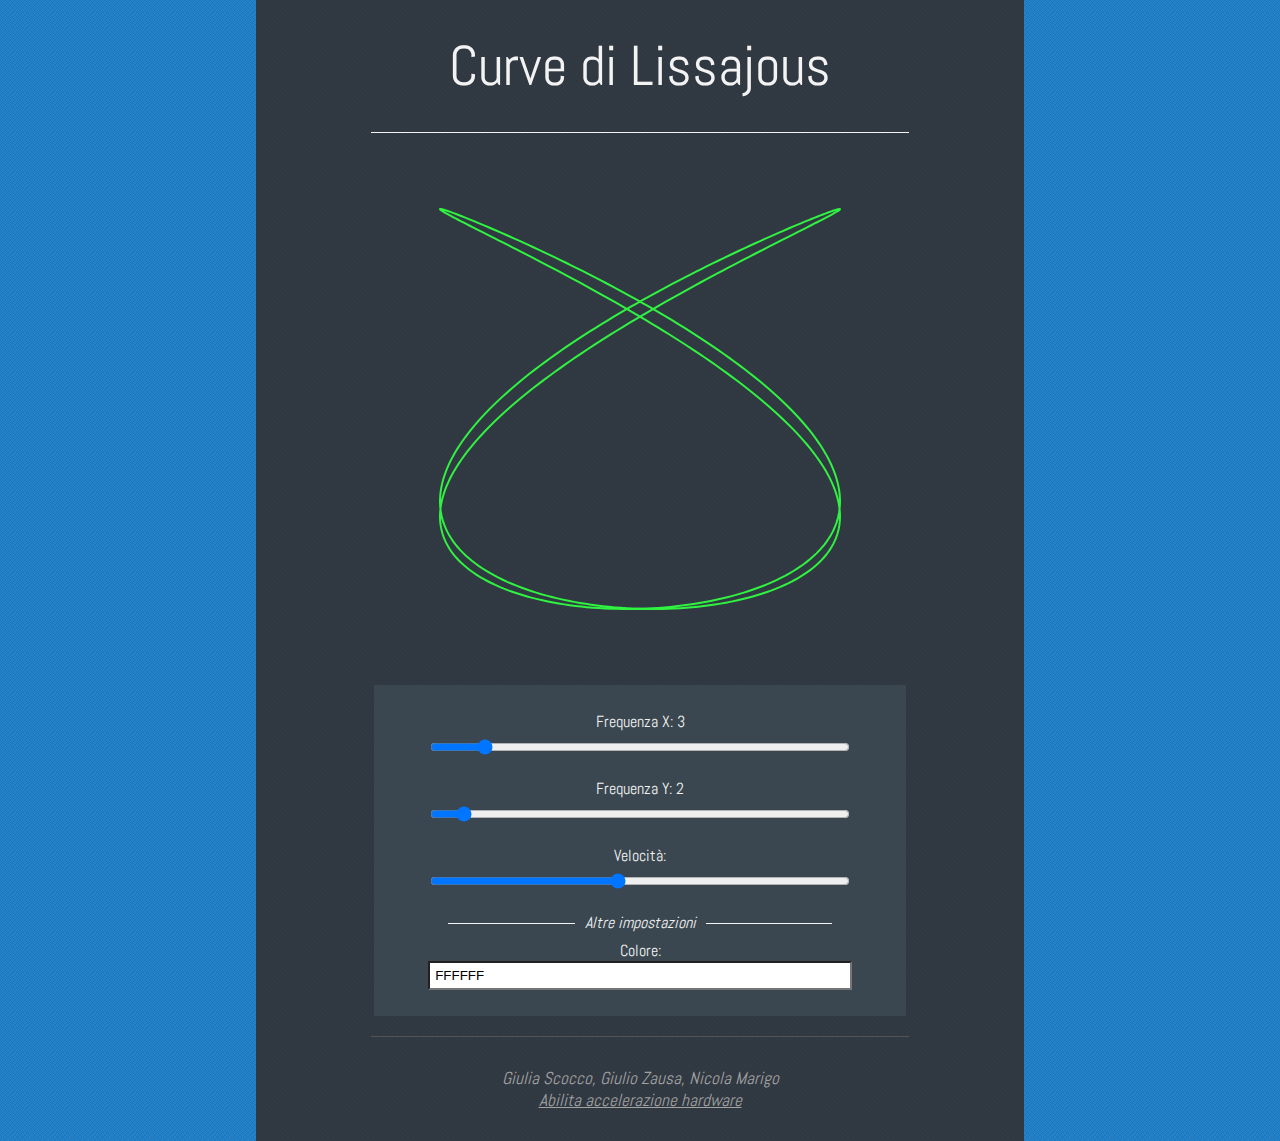
==== index.html @ 56cf82b1 "Update index.html" ====
<!doctype html>

<meta charset="utf-8">
<title>Animazione Curva di Lissajous</title>
<link href='https://fonts.googleapis.com/css?family=Abel' rel='stylesheet' type='text/css'>
<link rel="stylesheet" type="text/css" href="style.css">

<script src="js/jscolor.min.js"></script>
<script src="js/glsl.js"></script>
<script src="js/app.js"></script>
<script src="js/lissajous.js"></script>
<script src="js/draw.js"></script>

<div id="container">
	<header>Curve di Lissajous</header>
	
	<div id="canvasDiv">
		<canvas id="drawingCanvas" width="512" height="512">Il tuo browser non supporta canvas.</canvas>
	</div>
	
	<div id="controlsArea">
		<p><span class="attrib">Frequenza X: <span id="fxVal"></span></span><input class="slider" type="range" id="Fx" onchange="app.fx = parseFloat(this.value); app.vFx.innerHTML = this.value;" value="3" min="1" max="20"></p>
		<p><span class="attrib">Frequenza Y: <span id="fyVal"></span></span><input class="slider" type="range" id="Fy" onchange="app.fy = parseFloat(this.value); app.vFy.innerHTML = this.value;" value="2" min="1" max="20"></p>
		<p><span class="attrib">Velocità:</span><input class="slider" type="range" id="Speed" onchange="app.speed = parseFloat(this.value)" value="5" min="1" max="10"></p>
		<div class="sectionDivider"><span class="sectionDividerText">Altre impostazioni</span></div>
		<p><span class="attrib">Colore:</span><input id="colorP" class="slider jscolor" onchange="app.updateColor(this.value)"></p>
	</div>
	
	<footer>Giulia Scocco, Giulio Zausa, Nicola Marigo<br /><a href="?hw=true" id="hwLabel">Abilita accelerazione hardware</a></footer>
</div>

<script>
	app.init();
</script>
---- style.css ----
/*
 *	File CSS per l'interfaccia grafica.
 *	Giulio Zausa
 */
 
body {
	background-color: #2185D5;
	background: url([data-uri]) repeat;
	color: #F3F3F3;
	margin: 0px;
	font-family: 'Abel', sans-serif;
}

#container {
	margin: auto;
	width: 60%;
	min-width: 550px;
	background-color: #303841;
	background: url([data-uri]) repeat;
}

header {
	text-align: center;
	min-width: 400px;
	width: 70%;
	margin: auto;
	padding-top: 30px;
	padding-bottom: 30px;
	font-size: 42pt;
	border-bottom: 1px solid #F3F3F3;
}

footer {
	text-align: center;
	min-width: 400px;
	width: 70%;
	margin: auto;
	margin-top: 20px;
	padding-top: 30px;
	padding-bottom: 30px;
	font-size: 13pt;
	border-top: 1px solid #535353;
	color: #A3A3A3;
	font-style: italic;
}

a {
    color: #A3A3A3;
}

#canvasDiv {
	margin: auto;
	width: 512px;
	height: 512px;
	padding: 0px;
	margin-top: 20px;
	margin-bottom: 20px;
}

#controlsArea {
	background-color: #3A4750;
	text-align: center;
	margin: auto;
	width: 512px;
	padding: 10px;
}

.slider {
	padding: 5px;
	vertical-align: middle;
	width: 80%;
}

.colorP {
	text-align: center;
	margin-top: 5px;
	vertical-align: middle;
	width: 80%;
}

.attrib {
	width: 100%;
	display: inline-block;
}

.sectionDivider {
	font-style: italic;
	width: 75%;
	height: 11px;
	border-bottom: 1px solid #F3F3F3;
	margin: auto;
}

.sectionDividerText {
	background-color: #3A4750;
	padding: 0px 10px;
}
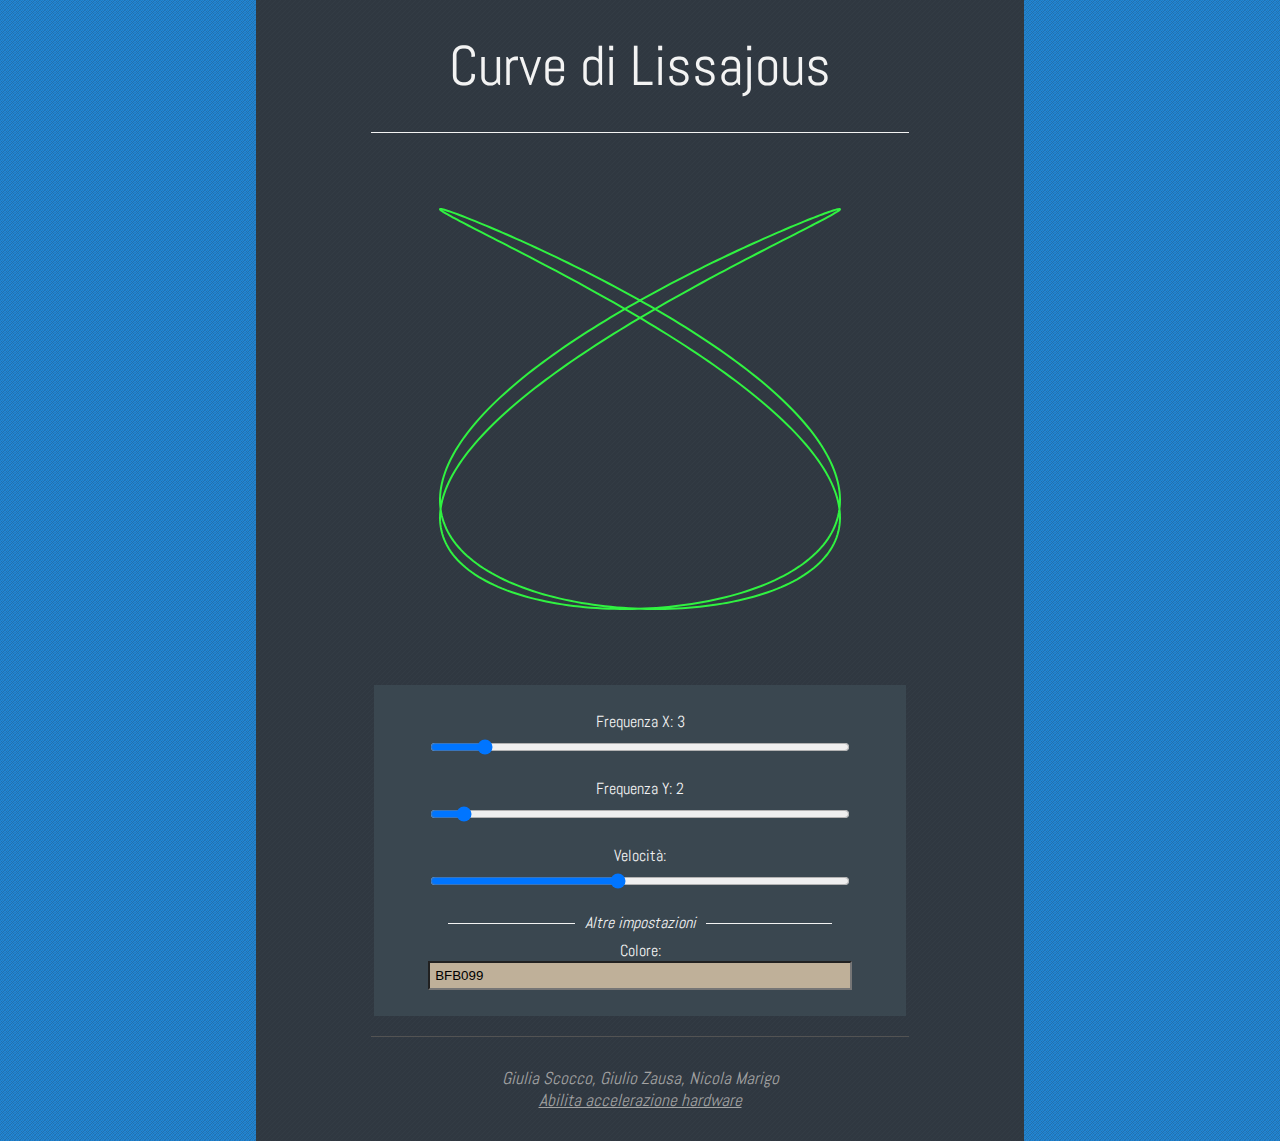
==== commit 39530896: "Update index.html" ====
--- a/index.html
+++ b/index.html
@@ -23,7 +23,7 @@
 		<p><span class="attrib">Frequenza Y: <span id="fyVal"></span></span><input class="slider" type="range" id="Fy" onchange="app.fy = parseFloat(this.value); app.vFy.innerHTML = this.value;" value="2" min="1" max="20"></p>
 		<p><span class="attrib">Velocità:</span><input class="slider" type="range" id="Speed" onchange="app.speed = parseFloat(this.value)" value="5" min="1" max="10"></p>
 		<div class="sectionDivider"><span class="sectionDividerText">Altre impostazioni</span></div>
-		<p><span class="attrib">Colore:</span><input id="colorP" class="slider jscolor" onchange="app.updateColor(this.value)"></p>
+		<p><span class="attrib">Colore:</span><input id="colorP" class="slider jscolor" value="BFB099" onchange="app.updateColor(this.value)"></p>
 	</div>
 	
 	<footer>Giulia Scocco, Giulio Zausa, Nicola Marigo<br /><a href="?hw=true" id="hwLabel">Abilita accelerazione hardware</a></footer>
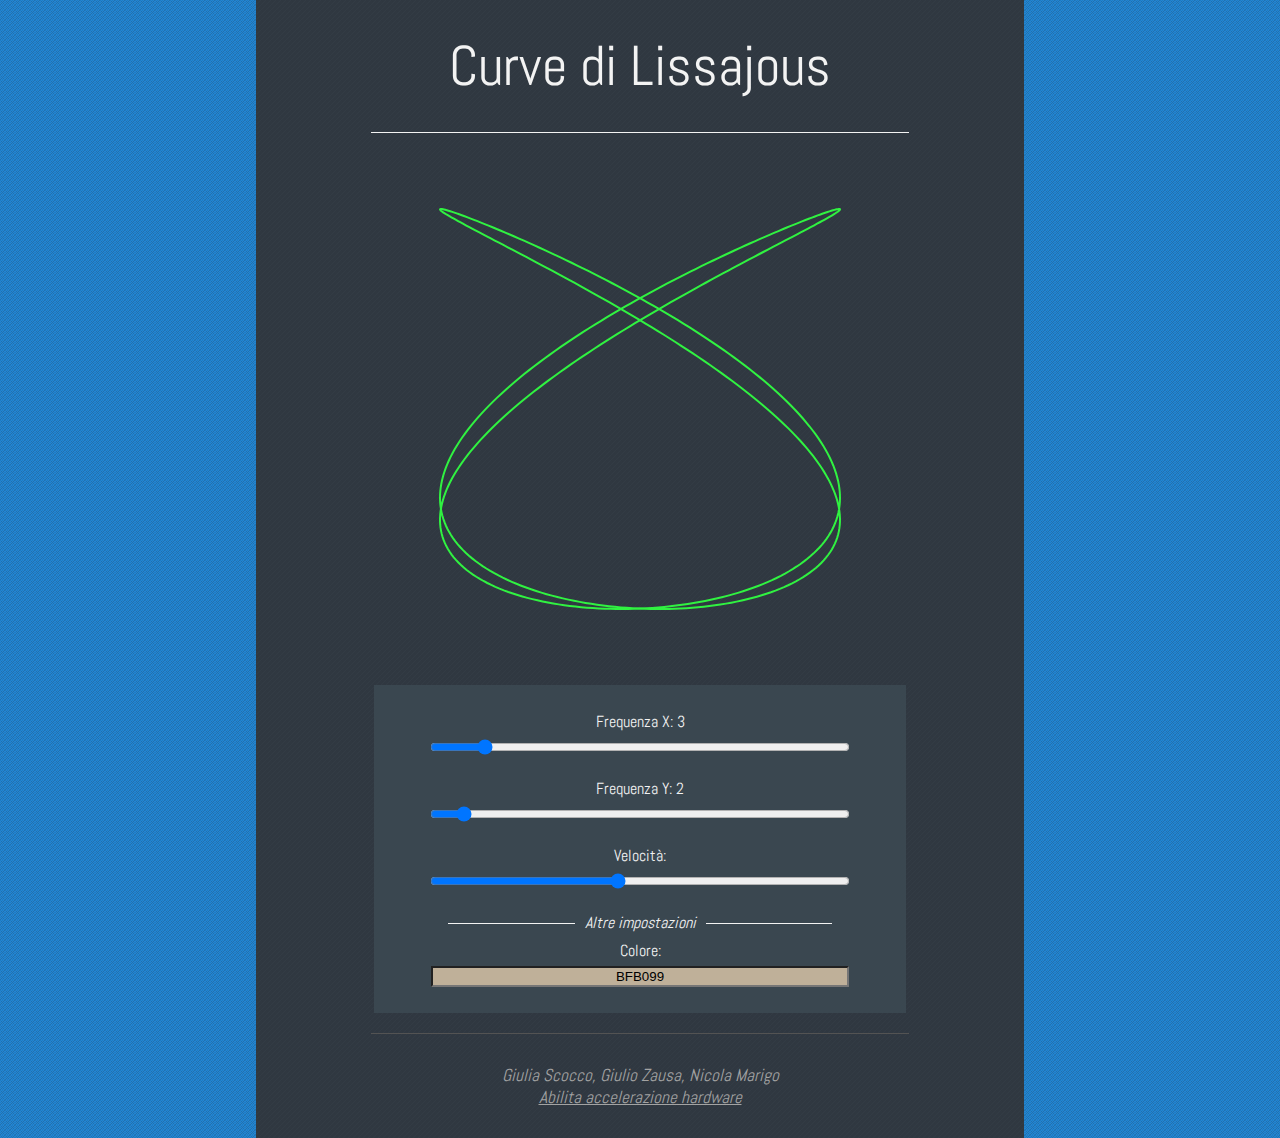
==== commit a8af6d4c: "Update index.html" ====
--- a/index.html
+++ b/index.html
@@ -23,7 +23,7 @@
 		<p><span class="attrib">Frequenza Y: <span id="fyVal"></span></span><input class="slider" type="range" id="Fy" onchange="app.fy = parseFloat(this.value); app.vFy.innerHTML = this.value;" value="2" min="1" max="20"></p>
 		<p><span class="attrib">Velocità:</span><input class="slider" type="range" id="Speed" onchange="app.speed = parseFloat(this.value)" value="5" min="1" max="10"></p>
 		<div class="sectionDivider"><span class="sectionDividerText">Altre impostazioni</span></div>
-		<p><span class="attrib">Colore:</span><input id="colorP" class="slider jscolor" value="BFB099" onchange="app.updateColor(this.value)"></p>
+		<p><span class="attrib">Colore:</span><input id="colorP" class="colorP jscolor" value="BFB099" onchange="app.updateColor(this.value)"></p>
 	</div>
 	
 	<footer>Giulia Scocco, Giulio Zausa, Nicola Marigo<br /><a href="?hw=true" id="hwLabel">Abilita accelerazione hardware</a></footer>
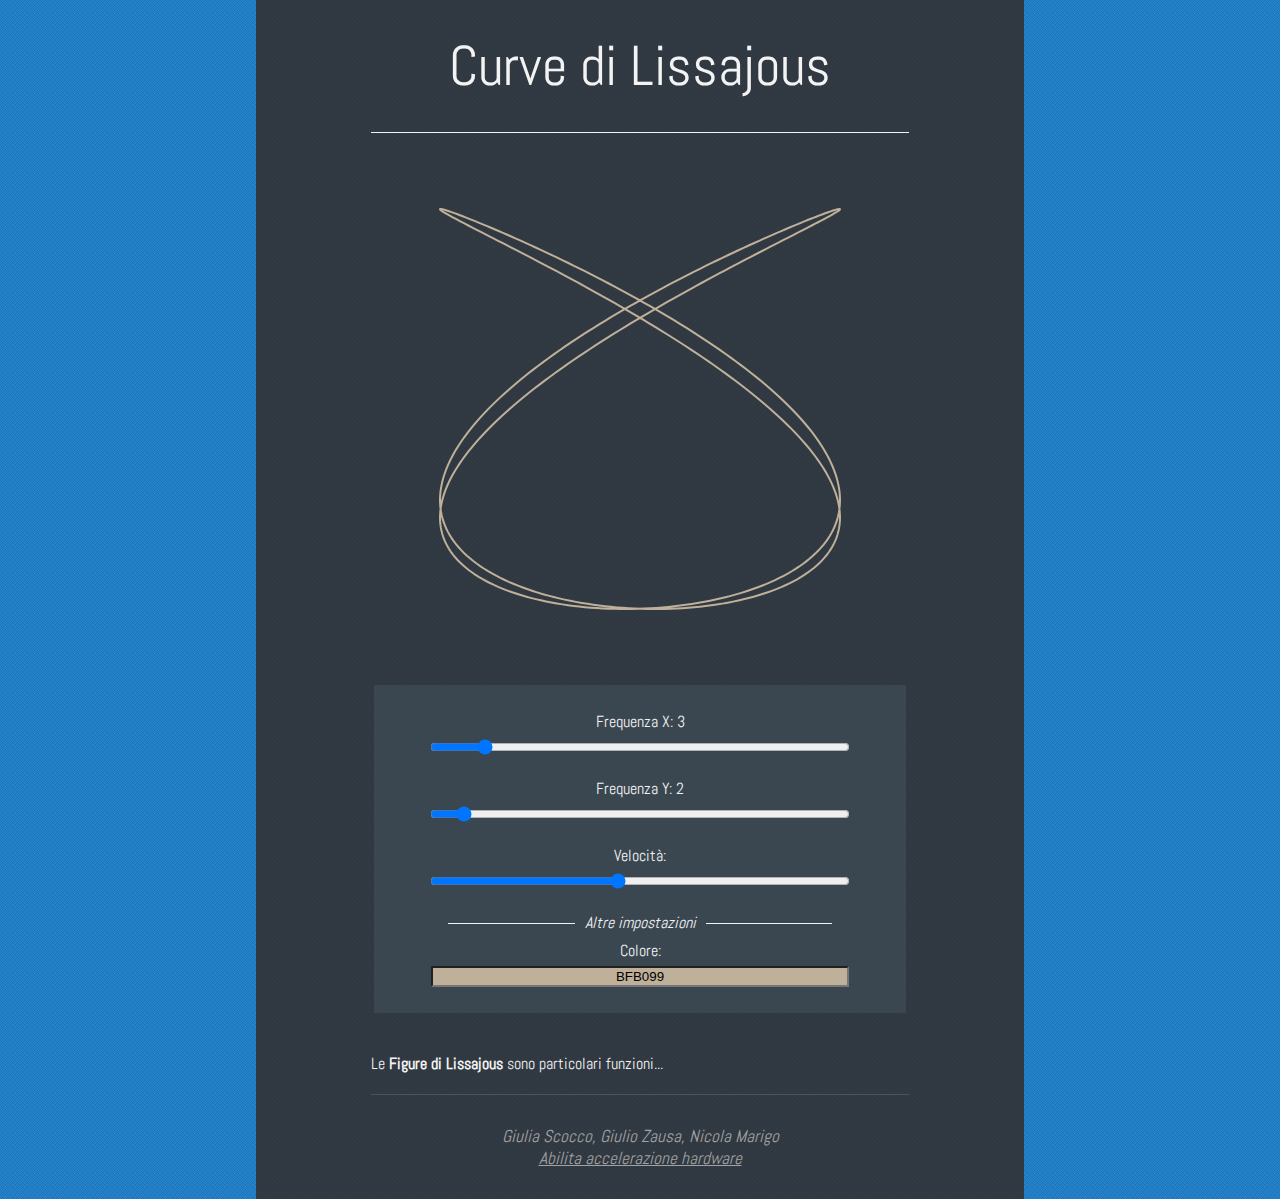
==== commit 404f2167: "Update index.html" ====
--- a/index.html
+++ b/index.html
@@ -26,6 +26,10 @@
 		<p><span class="attrib">Colore:</span><input id="colorP" class="colorP jscolor" value="BFB099" onchange="app.updateColor(this.value)"></p>
 	</div>
 	
+	<div id="infoArea">
+		<p>Le <b>Figure di Lissajous</b> sono particolari funzioni...</p>
+	</div>
+	
 	<footer>Giulia Scocco, Giulio Zausa, Nicola Marigo<br /><a href="?hw=true" id="hwLabel">Abilita accelerazione hardware</a></footer>
 </div>
 
--- a/style.css
+++ b/style.css
@@ -65,6 +65,12 @@
 	padding: 10px;
 }
 
+#infoArea {
+	margin: auto;
+	width: 70%;
+	margin-top: 40px;
+}
+
 .slider {
 	padding: 5px;
 	vertical-align: middle;
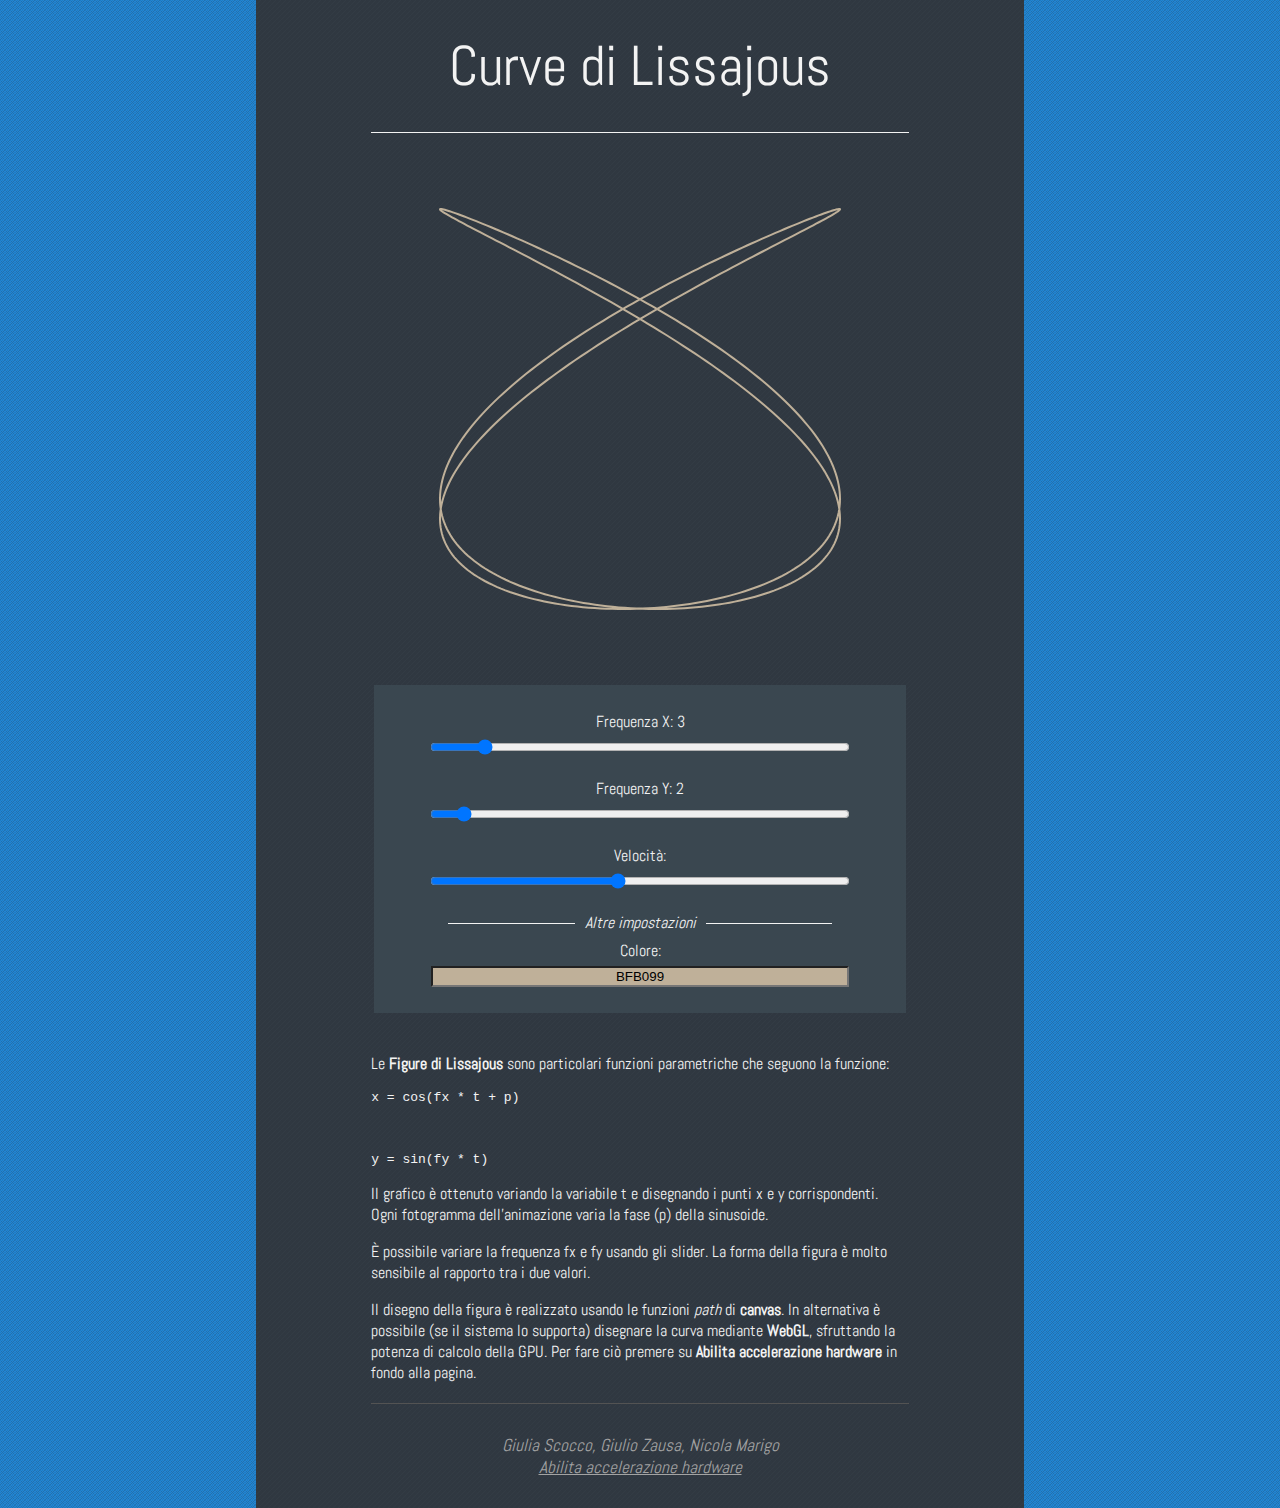
==== commit 64799544: "Update index.html" ====
--- a/index.html
+++ b/index.html
@@ -27,7 +27,11 @@
 	</div>
 	
 	<div id="infoArea">
-		<p>Le <b>Figure di Lissajous</b> sono particolari funzioni...</p>
+		<p>Le <b>Figure di Lissajous</b> sono particolari funzioni parametriche che seguono la funzione:</p>
+		<div class="equation"><pre>x = cos(fx * t + p)</pre><br /><pre>y = sin(fy * t)</pre></div>
+		<p>Il grafico è ottenuto variando la variabile t e disegnando i punti x e y corrispondenti. Ogni fotogramma dell'animazione varia la fase (p) della sinusoide.</p>
+		<p>È possibile variare la frequenza fx e fy usando gli slider. La forma della figura è molto sensibile al rapporto tra i due valori.</p>
+		<p>Il disegno della figura è realizzato usando le funzioni <i>path</i> di <b>canvas</b>. In alternativa è possibile (se il sistema lo supporta) disegnare la curva mediante <b>WebGL</b>, sfruttando la potenza di calcolo della GPU. Per fare ciò premere su <b>Abilita accelerazione hardware</b> in fondo alla pagina.</p>
 	</div>
 	
 	<footer>Giulia Scocco, Giulio Zausa, Nicola Marigo<br /><a href="?hw=true" id="hwLabel">Abilita accelerazione hardware</a></footer>
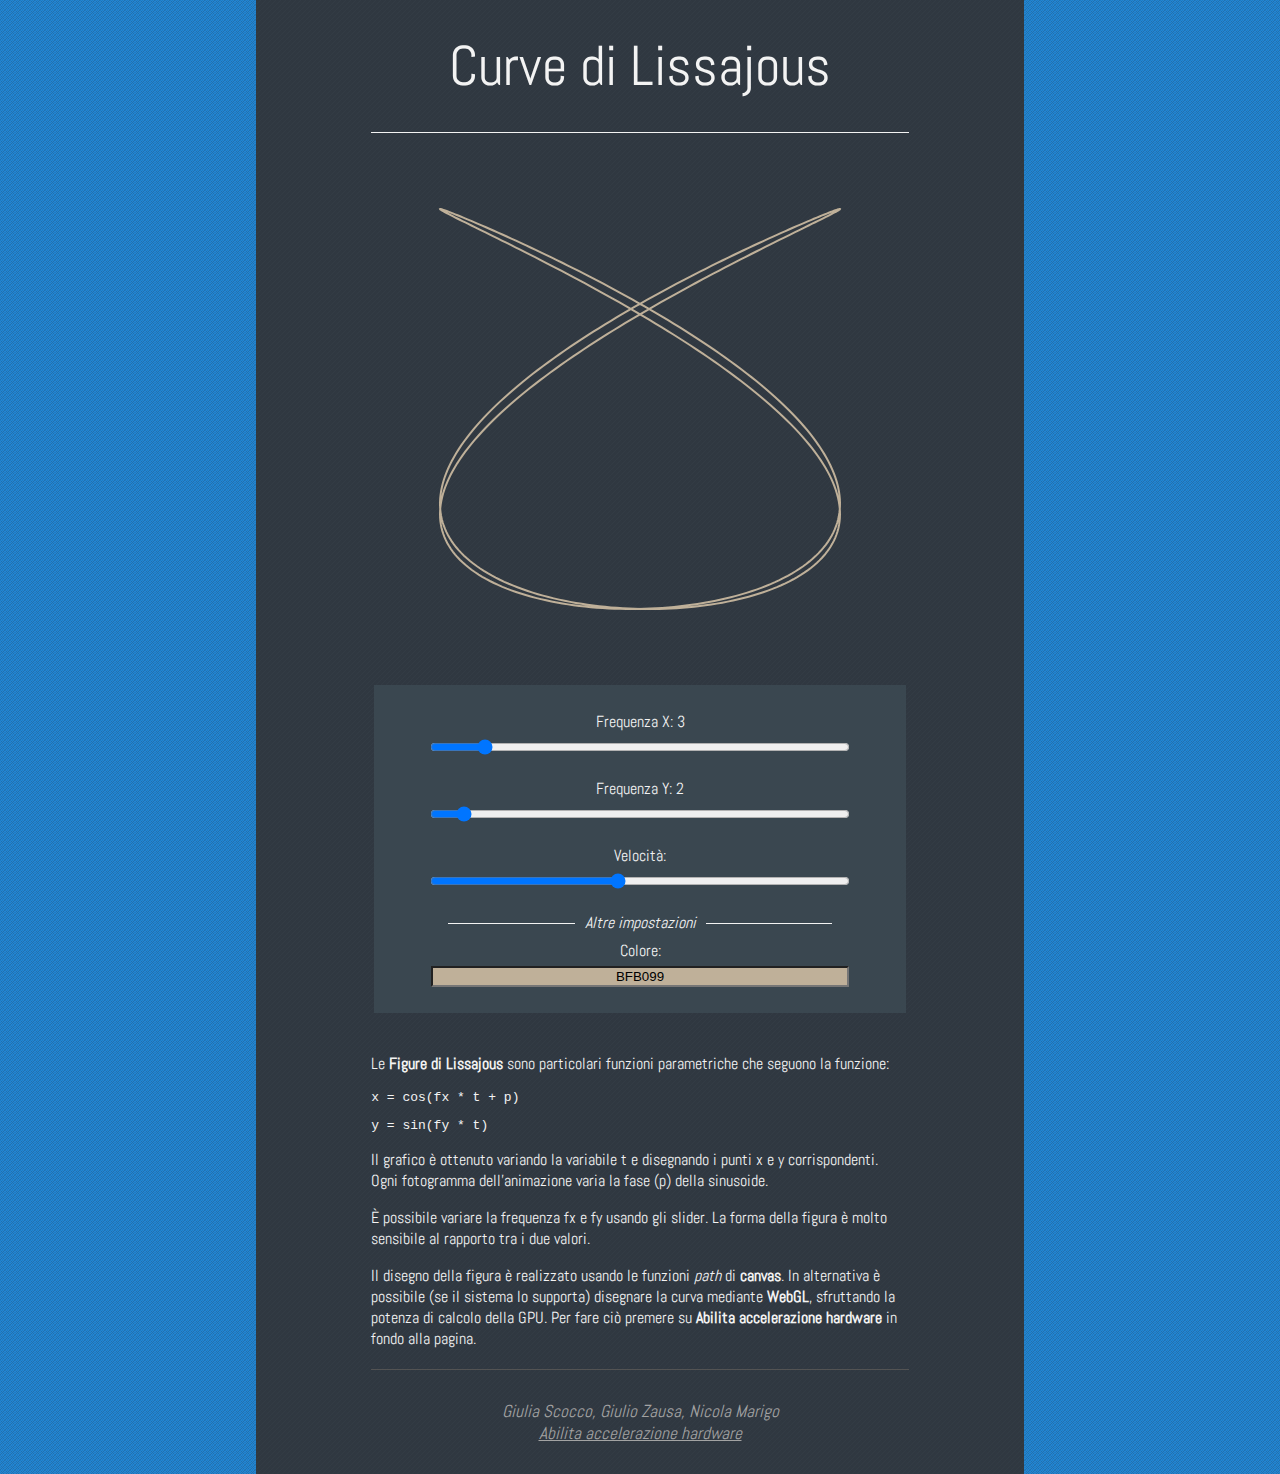
==== commit 0e09c773: "Update index.html" ====
--- a/index.html
+++ b/index.html
@@ -28,7 +28,7 @@
 	
 	<div id="infoArea">
 		<p>Le <b>Figure di Lissajous</b> sono particolari funzioni parametriche che seguono la funzione:</p>
-		<div class="equation"><pre>x = cos(fx * t + p)</pre><br /><pre>y = sin(fy * t)</pre></div>
+		<div class="equation"><pre>x = cos(fx * t + p)</pre><pre>y = sin(fy * t)</pre></div>
 		<p>Il grafico è ottenuto variando la variabile t e disegnando i punti x e y corrispondenti. Ogni fotogramma dell'animazione varia la fase (p) della sinusoide.</p>
 		<p>È possibile variare la frequenza fx e fy usando gli slider. La forma della figura è molto sensibile al rapporto tra i due valori.</p>
 		<p>Il disegno della figura è realizzato usando le funzioni <i>path</i> di <b>canvas</b>. In alternativa è possibile (se il sistema lo supporta) disegnare la curva mediante <b>WebGL</b>, sfruttando la potenza di calcolo della GPU. Per fare ciò premere su <b>Abilita accelerazione hardware</b> in fondo alla pagina.</p>
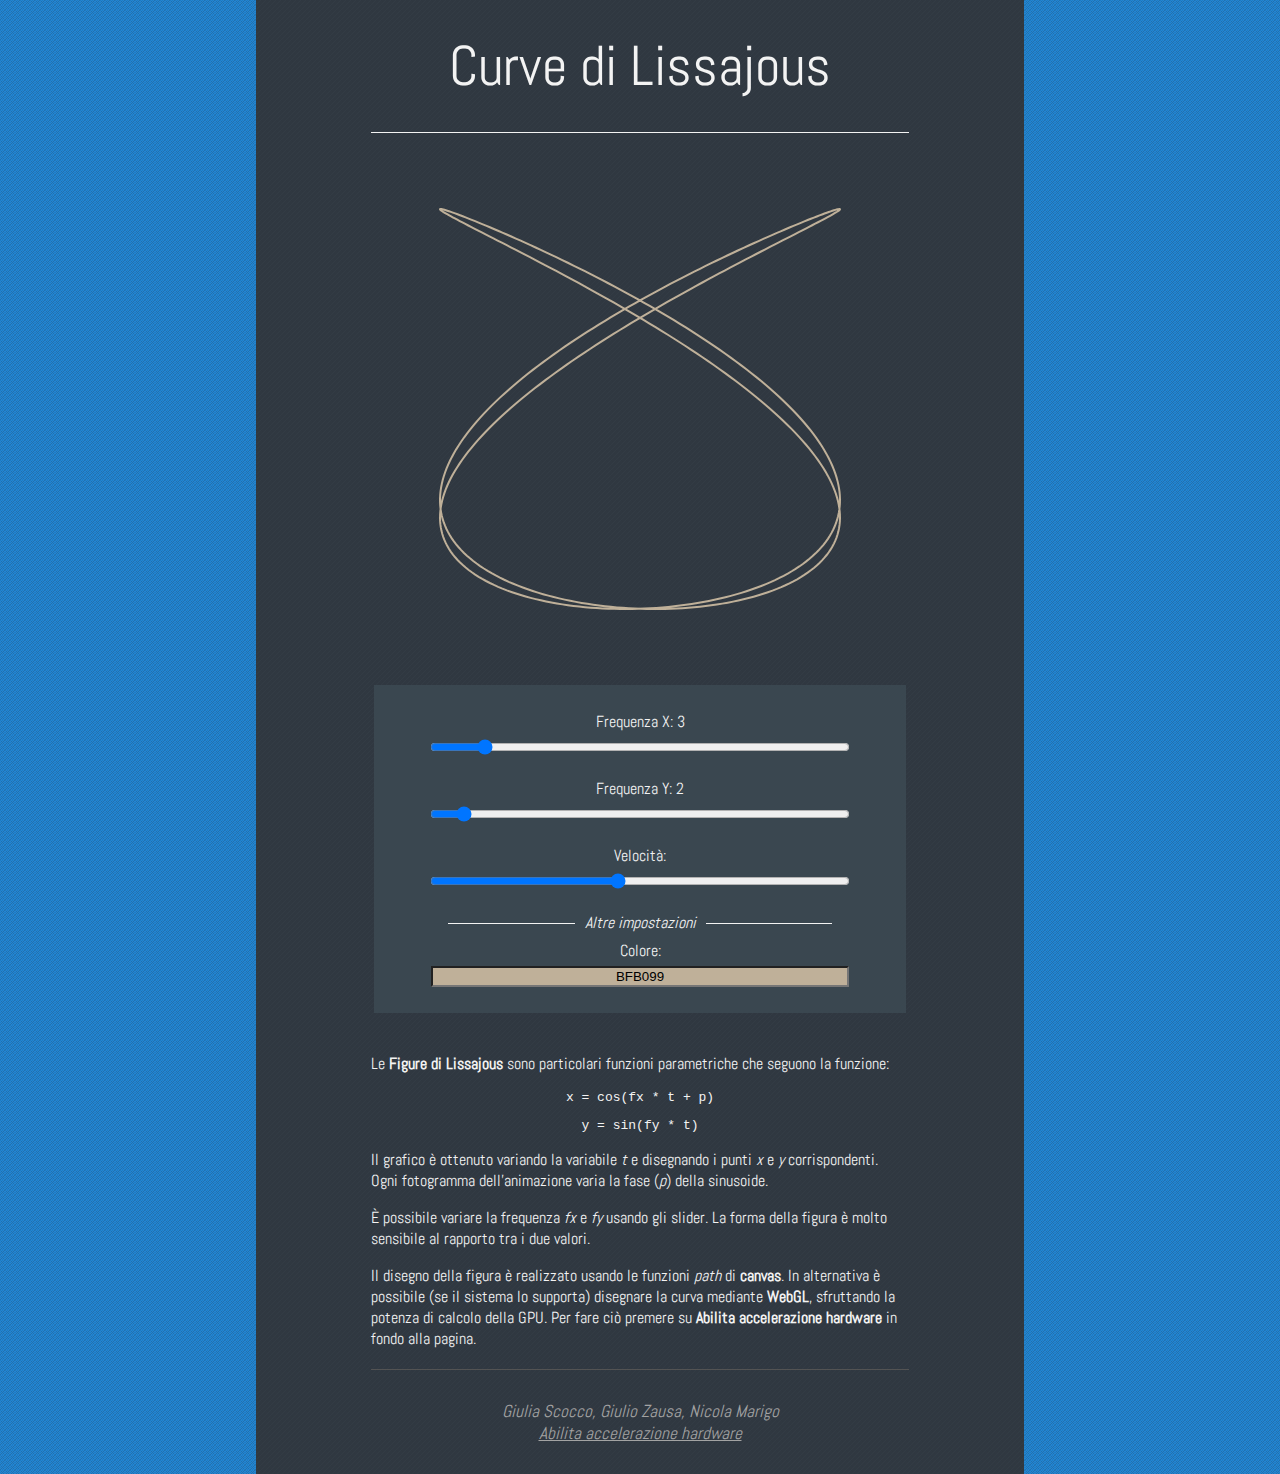
==== commit c307cd2e: "Update index.html" ====
--- a/index.html
+++ b/index.html
@@ -29,8 +29,8 @@
 	<div id="infoArea">
 		<p>Le <b>Figure di Lissajous</b> sono particolari funzioni parametriche che seguono la funzione:</p>
 		<div class="equation"><pre>x = cos(fx * t + p)</pre><pre>y = sin(fy * t)</pre></div>
-		<p>Il grafico è ottenuto variando la variabile t e disegnando i punti x e y corrispondenti. Ogni fotogramma dell'animazione varia la fase (p) della sinusoide.</p>
-		<p>È possibile variare la frequenza fx e fy usando gli slider. La forma della figura è molto sensibile al rapporto tra i due valori.</p>
+		<p>Il grafico è ottenuto variando la variabile <i>t</i> e disegnando i punti <i>x</i> e <i>y</i> corrispondenti. Ogni fotogramma dell'animazione varia la fase (<i>p</i>) della sinusoide.</p>
+		<p>È possibile variare la frequenza <i>fx</i> e <i>fy</i> usando gli slider. La forma della figura è molto sensibile al rapporto tra i due valori.</p>
 		<p>Il disegno della figura è realizzato usando le funzioni <i>path</i> di <b>canvas</b>. In alternativa è possibile (se il sistema lo supporta) disegnare la curva mediante <b>WebGL</b>, sfruttando la potenza di calcolo della GPU. Per fare ciò premere su <b>Abilita accelerazione hardware</b> in fondo alla pagina.</p>
 	</div>
 	
--- a/style.css
+++ b/style.css
@@ -101,3 +101,7 @@
 	background-color: #3A4750;
 	padding: 0px 10px;
 }
+
+.equation {
+	text-align: center;
+}
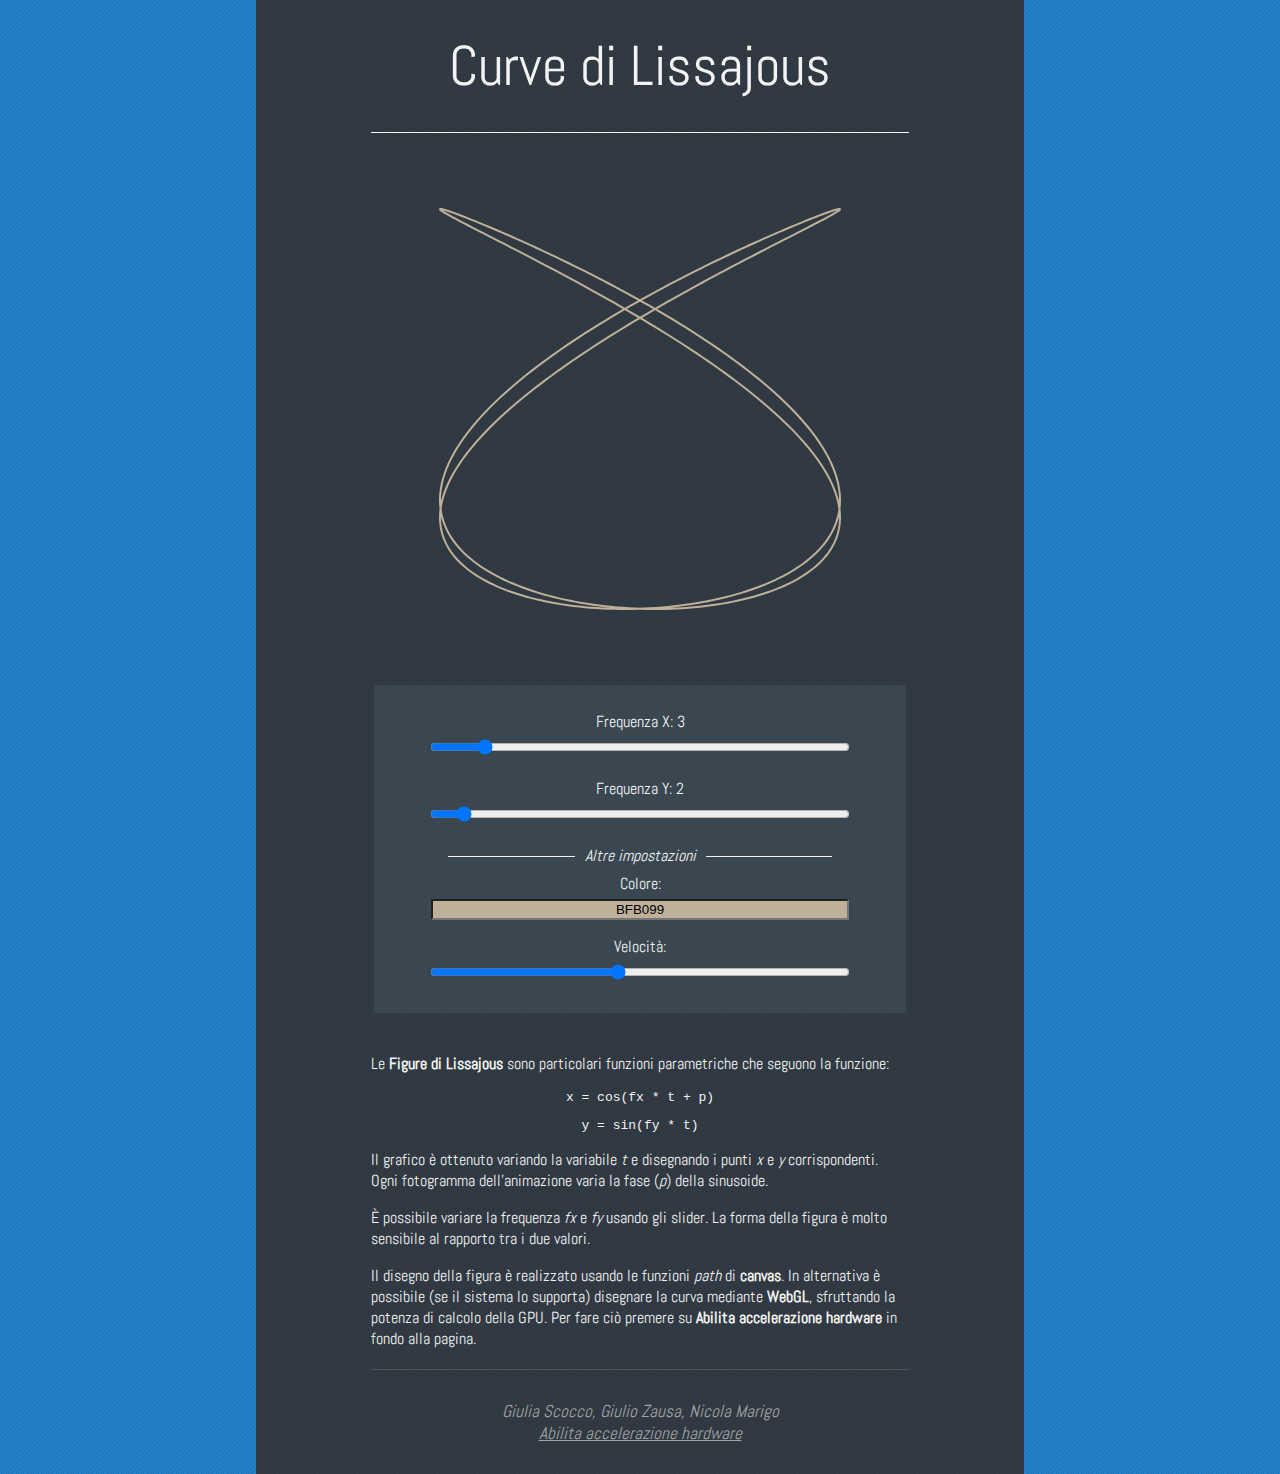
==== commit e3855af3: "Update index.html" ====
--- a/index.html
+++ b/index.html
@@ -21,9 +21,9 @@
 	<div id="controlsArea">
 		<p><span class="attrib">Frequenza X: <span id="fxVal"></span></span><input class="slider" type="range" id="Fx" onchange="app.fx = parseFloat(this.value); app.vFx.innerHTML = this.value;" value="3" min="1" max="20"></p>
 		<p><span class="attrib">Frequenza Y: <span id="fyVal"></span></span><input class="slider" type="range" id="Fy" onchange="app.fy = parseFloat(this.value); app.vFy.innerHTML = this.value;" value="2" min="1" max="20"></p>
-		<p><span class="attrib">Velocità:</span><input class="slider" type="range" id="Speed" onchange="app.speed = parseFloat(this.value)" value="5" min="1" max="10"></p>
 		<div class="sectionDivider"><span class="sectionDividerText">Altre impostazioni</span></div>
 		<p><span class="attrib">Colore:</span><input id="colorP" class="colorP jscolor" value="BFB099" onchange="app.updateColor(this.value)"></p>
+		<p><span class="attrib">Velocità:</span><input class="slider" type="range" id="Speed" onchange="app.speed = parseFloat(this.value)" value="5" min="1" max="10"></p>
 	</div>
 	
 	<div id="infoArea">
